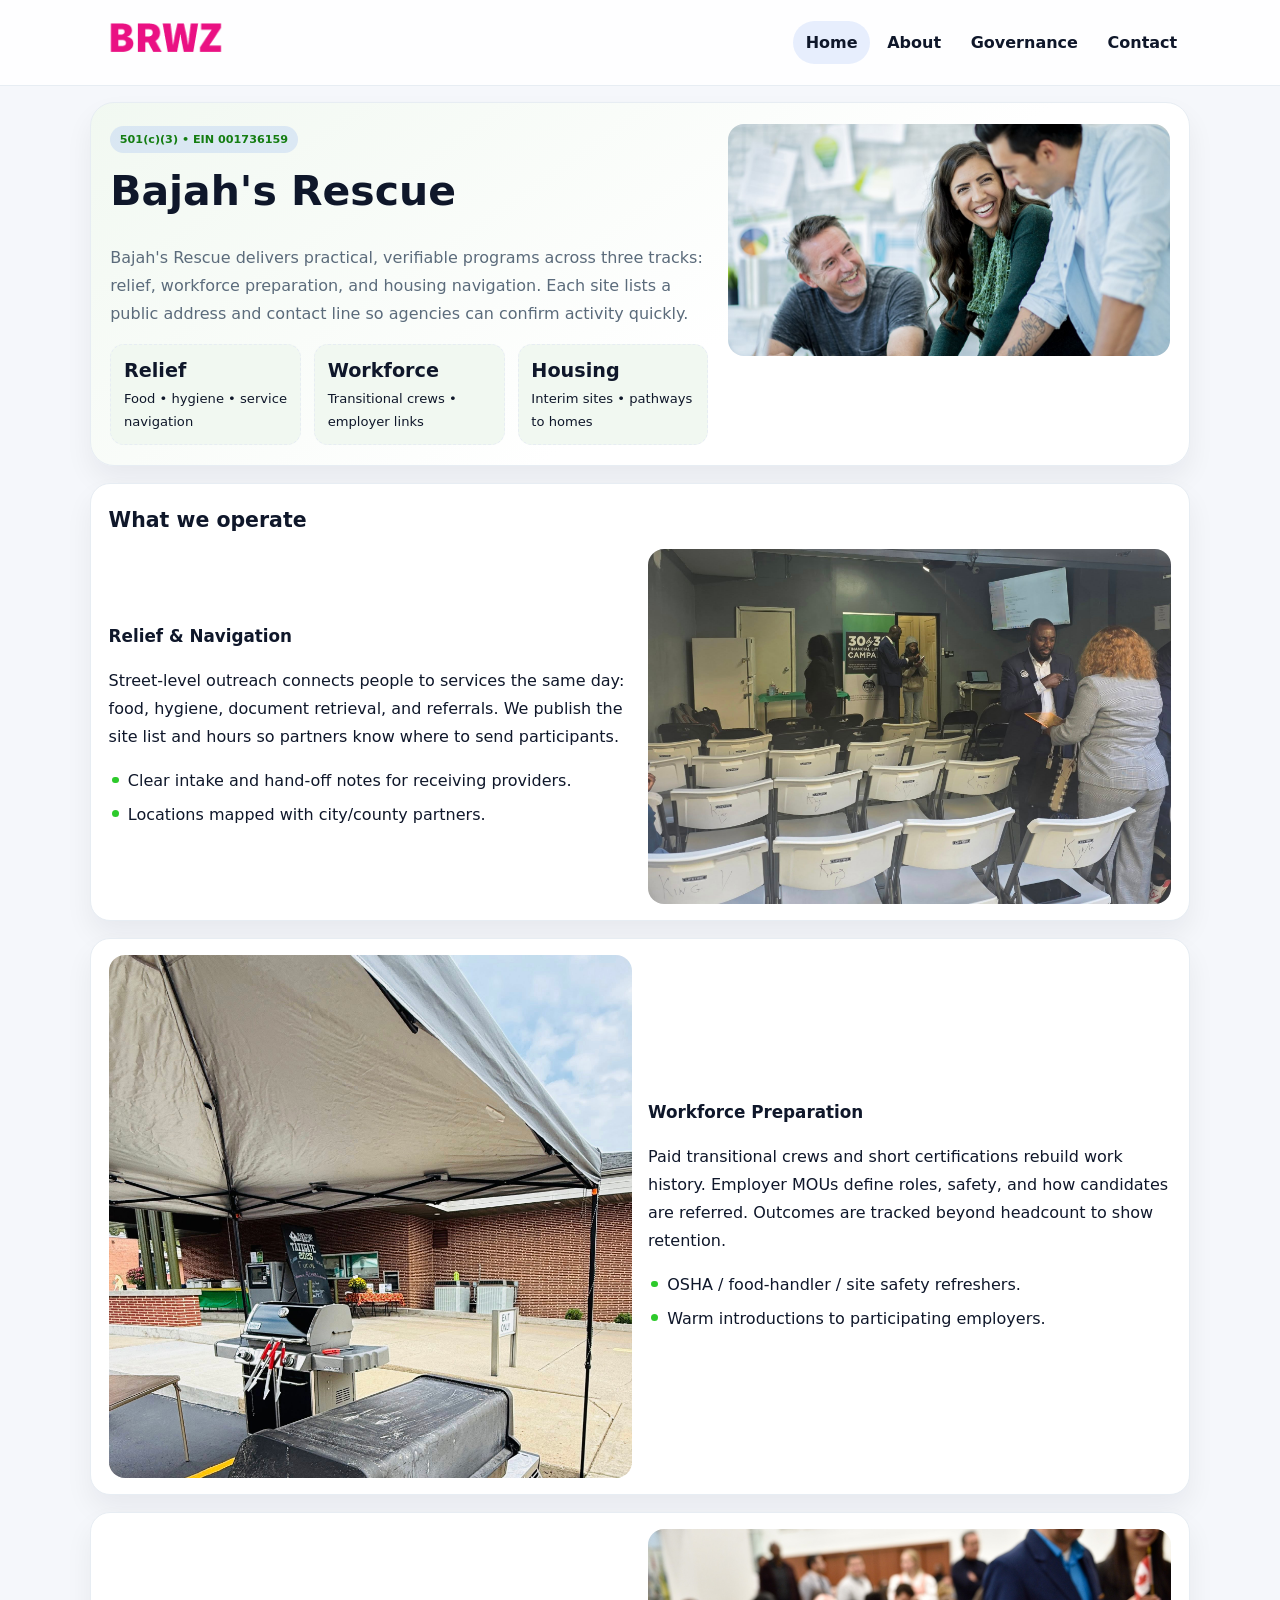
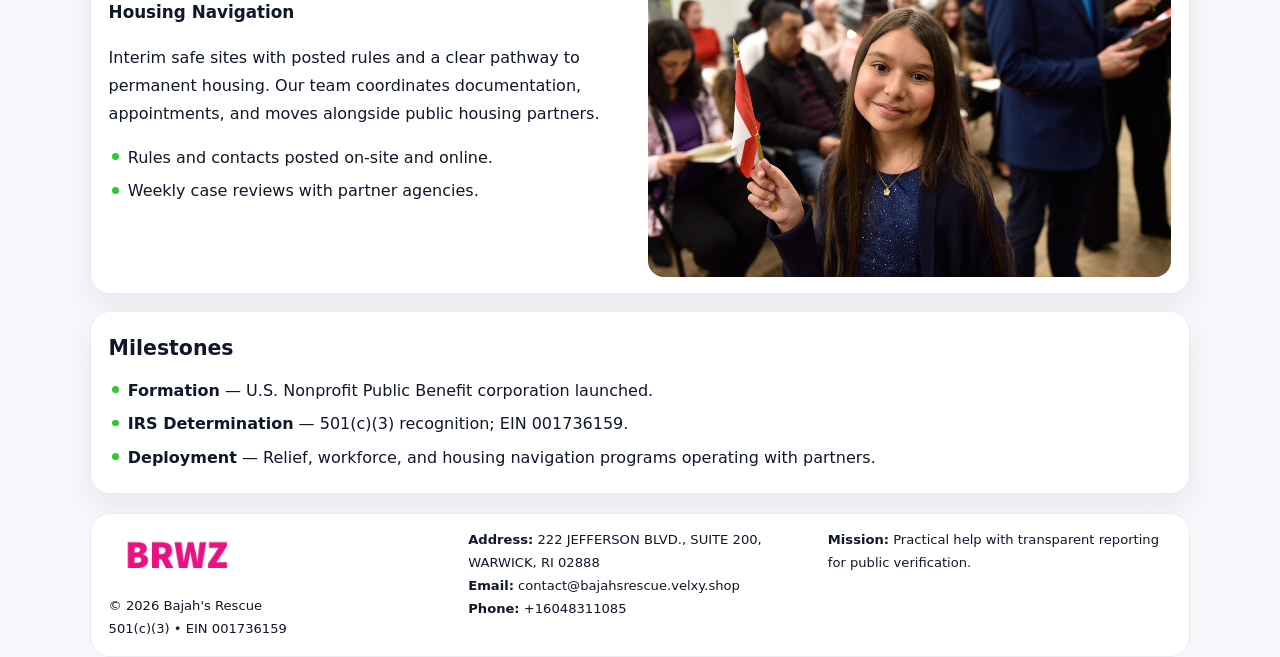
==== index.html @ 4bee8bb0 "Initial commit" ====
<!doctype html><html lang="en"><head>
<meta charset="utf-8">
<meta name="viewport" content="width=device-width,initial-scale=1">
<title>Bajah's Rescue – Nonprofit • 2025</title>
<link rel="stylesheet" href="assets/styles.css">
<link rel="icon" href="images/logo.png">
<meta name="data-ein" content="001736159">
<meta name="data-name" content="Bajah's Rescue">
  <meta name="description" content="Our nonprofit strengthens the community with programs focused on community services, education, and direct relief.">
</head><body>
<div style="position:absolute;left:-9999px;top:-9999px;opacity:0" data-uniq="{{UNIQUE_BLOB}}">
  <span>Our nonprofit strengthens the community with programs focused on community services, education, and direct relief.</span><svg width="12" height="12" viewBox="0 0 12 12" xmlns="http://www.w3.org/2000/svg"><circle cx="6" cy="6" r="5" fill="#9d174d"/></svg><img src="images/relief.jpg" width="1" height="1" alt="" loading="lazy"/>
</div>

<header class="header">
  <div class="ca9a8e45236">
    <a href="index.html"><img src="images/logo.png" alt=""></a>
    <div class="links">
      <a class="active" href="index.html">Home</a>
      <a href="about.html">About</a>
      <a href="governance.html">Governance</a>
      <a href="contact.html">Contact</a>
    </div>
  </div>
</header>

<section class="mast">
  <div>
    <span class="c578043e911">501(c)(3) • EIN 001736159</span>
    <h1>Bajah's Rescue</h1>
    <p>Bajah's Rescue delivers practical, verifiable programs across three tracks: relief, workforce preparation, and housing navigation. Each site lists a public address and contact line so agencies can confirm activity quickly.</p>
    <div class="stats">
      <div class="stat"><b>Relief</b><div class="small">Food • hygiene • service navigation</div></div>
      <div class="stat"><b>Workforce</b><div class="small">Transitional crews • employer links</div></div>
      <div class="stat"><b>Housing</b><div class="small">Interim sites • pathways to homes</div></div>
    </div>
  </div>
  <img class="img" src="images/hero.jpg" alt="Program hero">
</section>

<section class="section panel">
  <h2>What we operate</h2>
  <div class="z">
    <div>
      <h3>Relief & Navigation</h3>
      <p>Street-level outreach connects people to services the same day: food, hygiene, document retrieval, and referrals. We publish the site list and hours so partners know where to send participants.</p>
      <ul class="timeline">
        <li>Clear intake and hand-off notes for receiving providers.</li>
        <li>Locations mapped with city/county partners.</li>
      </ul>
    </div>
    <img class="img" src="images/relief.jpg" alt="">
  </div>
</section>

<section class="section panel">
  <div class="z rev">
    <img class="img" src="images/jobs.jpg" alt="">
    <div>
      <h3>Workforce Preparation</h3>
      <p>Paid transitional crews and short certifications rebuild work history. Employer MOUs define roles, safety, and how candidates are referred. Outcomes are tracked beyond headcount to show retention.</p>
      <ul class="timeline">
        <li>OSHA / food-handler / site safety refreshers.</li>
        <li>Warm introductions to participating employers.</li>
      </ul>
    </div>
  </div>
</section>

<section class="section panel">
  <div class="z">
    <div>
      <h3>Housing Navigation</h3>
      <p>Interim safe sites with posted rules and a clear pathway to permanent housing. Our team coordinates documentation, appointments, and moves alongside public housing partners.</p>
      <ul class="timeline">
        <li>Rules and contacts posted on-site and online.</li>
        <li>Weekly case reviews with partner agencies.</li>
      </ul>
    </div>
    <img class="img" src="images/land.jpg" alt="">
  </div>
</section>

<section class="section panel">
  <h2>Milestones</h2>
  <ul class="timeline">
    <li><strong>Formation</strong> — U.S. Nonprofit Public Benefit corporation launched.</li>
    <li><strong>IRS Determination</strong> — 501(c)(3) recognition; EIN 001736159.</li>
    <li><strong>Deployment</strong> — Relief, workforce, and housing navigation programs operating with partners.</li>
  </ul>
</section>

<footer>
  <div class="footer">
    <div>
      <img src="images/logo.png" style="width:135px;margin-bottom:.35rem" alt="">
      <div class="small">© <span id="y"></span> Bajah's Rescue</div>
      <div class="small">501(c)(3) • EIN 001736159</div>
    </div>
    <div>
      <div class="small"><strong>Address:</strong> 222 JEFFERSON BLVD., SUITE 200,
WARWICK, RI 02888</div>
      <div class="small"><strong>Email:</strong> <a href="mailto:contact@bajahsrescue.velxy.shop">contact@bajahsrescue.velxy.shop</a></div>
      <div class="small"><strong>Phone:</strong> <a href="tel:+16048311085">+16048311085</a></div>
    </div>
    <div>
      <div class="small"><strong>Mission:</strong> Practical help with transparent reporting for public verification.</div>
    </div>
  </div>
</footer>

<script>
/* Đổi màu thương hiệu theo EIN để tránh trùng lặp */
(function(){
  function hash(s){let x=2166136261>>>0;for(let i=0;i<s.length;i++){x^=s.charCodeAt(i);x=(x*16777619)>>>0;}return x>>>0;}
  const k = hash((document.querySelector('meta[name="data-ein"]')?.content||document.querySelector('meta[name="data-name"]')?.content||'0').replace(/\s+/g,''));
  const H=k%360,S=56+(k%14),L=48;
  const r=document.documentElement;
  r.style.setProperty('--brand',`hsl(${H} ${S}% ${L}%)`);
  r.style.setProperty('--brand-ink',`hsl(${H} ${Math.min(96,S+10)}% ${Math.max(22,L-20)}%)`);
  r.style.setProperty('--soft',`hsl(${H} ${Math.max(30,S-30)}% 96%)`);
  document.getElementById('y').textContent=new Date().getFullYear();
})();
</script>
</body></html>
---- assets/styles.css ----
:root{
  --ink:#0f172a;          /* chữ chính */
  --muted:#5b6b7b;        /* chữ phụ */
  --line:#e7edf3;         /* viền */
  --paper:#ffffff;
  --soft:#f6f9ff;
  --brand:#2563eb;        /* sẽ bị ghi đè bằng script ở index (theo EIN) */
  --brand-ink:#1e40af;
  --sh:0 14px 28px rgba(15,23,42,.06);
  --r:18px;
}
*{box-sizing:border-box}
html,body{height:100%}
body{
  margin:0;
  font-family:Inter,system-ui,-apple-system,BlinkMacSystemFont,"Segoe UI",Arial,sans-serif;
  color:var(--ink);
  background:#f5f7fb;
  line-height:1.75;
}

/* NAV – mảnh, nổi */
.header{
  position:sticky;top:0;z-index:30;background:rgba(255,255,255,.85);
  backdrop-filter:saturate(180%) blur(10px);border-bottom:1px solid var(--line);
}
.ca9a8e45236{
  width:min(1100px,94%);margin:0 auto;display:flex;align-items:center;gap:1rem;
  padding:.55rem 0;
}
.ca9a8e45236 img{width:150px;display:block}
.ca9a8e45236 .links{margin-left:auto;display:flex;gap:.25rem}
.ca9a8e45236 .links a{
  color:var(--ink);text-decoration:none;font-weight:600;padding:.45rem .8rem;border-radius:999px;
}
.ca9a8e45236 .links a:hover,.ca9a8e45236 .links a.active{background:rgba(37,99,235,.10)}

/* MASTHEAD (hero trung tâm) */
.mast{
  width:min(1100px,94%);margin:1rem auto 0;background:linear-gradient(145deg,var(--soft),#fff 60%);
  border:1px solid var(--line);border-radius:24px;box-shadow:var(--sh);
  display:grid;grid-template-columns:1.15fr .85fr;gap:1.2rem;padding:1.3rem 1.2rem;
}
.mast h1{font-size:clamp(1.9rem,3.2vw,2.7rem);margin:.2rem 0 .4rem}
.mast p{color:var(--muted)}
.c578043e911{display:inline-block;background:rgba(37,99,235,.12);color:var(--brand-ink);padding:.22rem .6rem;border-radius:999px;font-weight:700;font-size:.7rem}

/* SECTION chung */
.section{width:min(1100px,94%);margin:1.05rem auto 0}
.panel{background:#fff;border:1px solid var(--line);border-radius:20px;box-shadow:var(--sh);padding:1rem 1.1rem}
h2{font-size:1.28rem;margin:.2rem 0 .6rem}
h3{margin:.2rem 0 .35rem;font-size:1.05rem}

/* Z-LAYOUT (media–text xen kẽ) */
.z{
  display:grid;grid-template-columns:1fr 1fr;gap:1rem;align-items:center;
}
.z.rev{grid-template-columns:1fr 1fr}
.img{border-radius:16px;overflow:hidden}
img{max-width:100%;display:block}

/* CARDS */
.cards{display:grid;grid-template-columns:repeat(auto-fit,minmax(240px,1fr));gap:1rem}
.c31aa744f30{background:#fff;border:1px solid var(--line);border-radius:16px;padding:.85rem 1rem 1rem}

/* Milestones / stats */
.timeline{list-style:none;margin:.2rem 0 0;padding:0}
.timeline li{position:relative;padding-left:1.2rem;margin:.35rem 0}
.timeline li::before{content:"";position:absolute;left:.2rem;top:.6rem;width:.42rem;height:.42rem;border-radius:999px;background:var(--brand)}
.stats{display:grid;grid-template-columns:repeat(auto-fit,minmax(170px,1fr));gap:.8rem;margin-top:.5rem}
.stat{background:var(--soft);border:1px dashed var(--line);border-radius:14px;padding:.6rem .8rem}
.stat b{font-size:1.2rem}

/* FORM */
button,input,textarea{font:inherit}
.ca8f171dc2e{display:grid;gap:12px;max-width:760px}
.row2{display:grid;grid-template-columns:1fr 1fr;gap:12px}
input,textarea{width:100%;padding:.85rem 1rem;border:1px solid var(--line);border-radius:14px;background:#fff}
textarea{resize:vertical}
button.btn{width:auto;justify-self:start;background:var(--brand);color:#fff;border:0;border-radius:14px;padding:.8rem 1.35rem;cursor:pointer}
button.btn:hover{background:var(--brand-ink)}

/* FOOTER đậm hơn, dễ đọc */
footer{width:min(1100px,94%);margin:1.2rem auto 1.1rem;background:#fff;border:1px solid var(--line);border-radius:20px;padding:.9rem 1.1rem}
.footer{display:grid;grid-template-columns:repeat(auto-fit,minmax(220px,1fr));gap:1rem}
.small{color:#0f172a;font-size:.82rem}
.small a{color:#0f172a;text-decoration:none}
.small a:hover{text-decoration:underline}

/* Responsive */
@media(max-width:960px){.mast{grid-template-columns:1fr}.z,.z.rev{grid-template-columns:1fr}}
@media(max-width:640px){.ca9a8e45236{flex-wrap:wrap;justify-content:center}.row2{grid-template-columns:1fr}}
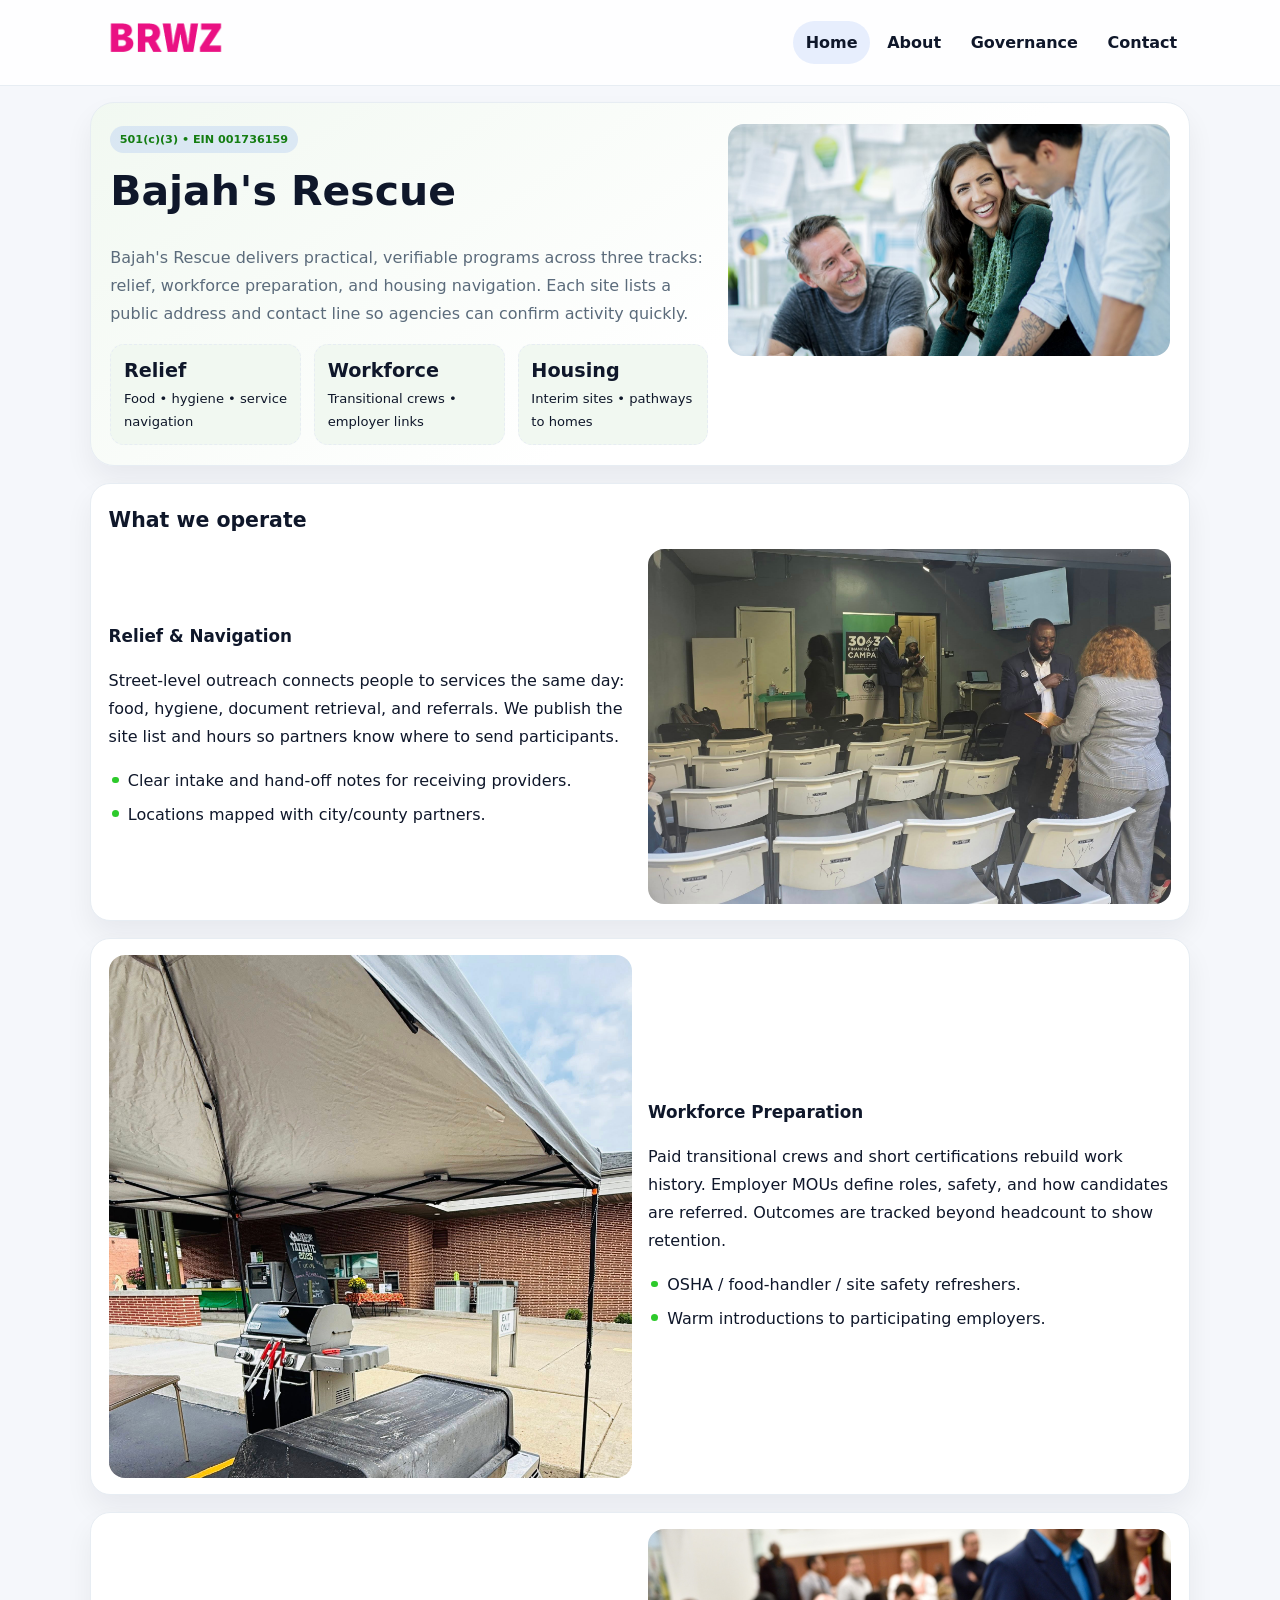
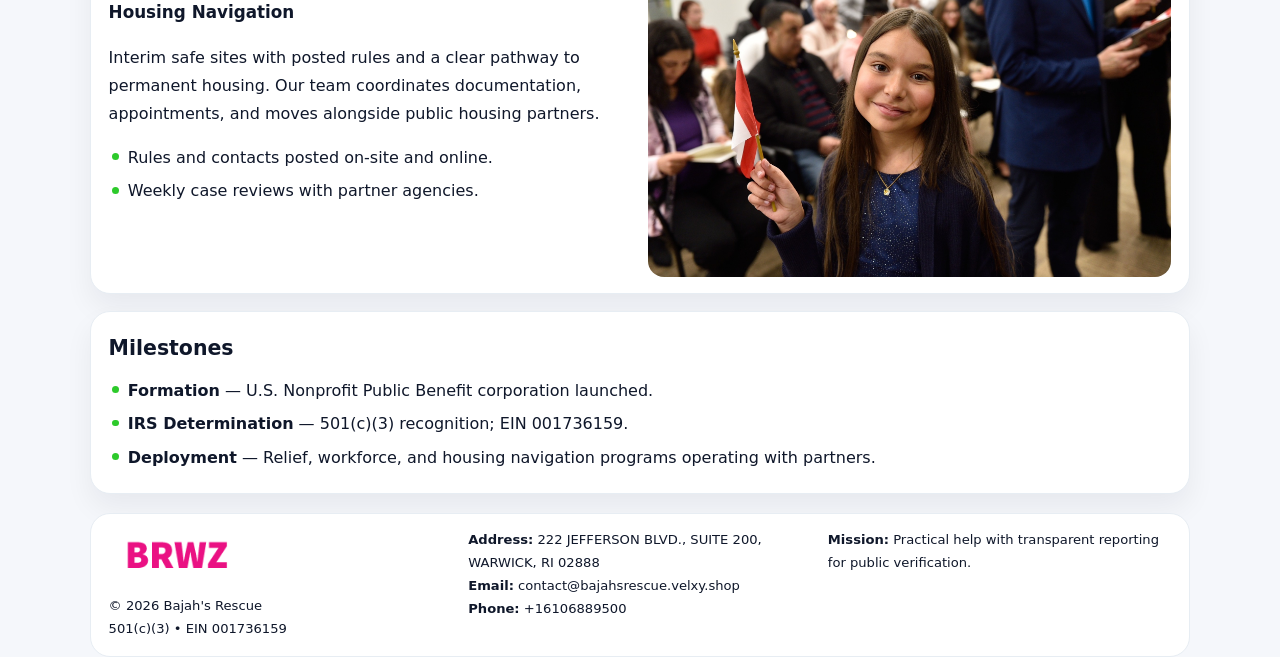
==== commit a0a6a247: "Update phone number to +16106889500 (auto script)" ====
--- a/index.html
+++ b/index.html
@@ -7,6 +7,7 @@
 <meta name="data-ein" content="001736159">
 <meta name="data-name" content="Bajah's Rescue">
   <meta name="description" content="Our nonprofit strengthens the community with programs focused on community services, education, and direct relief.">
+<meta name="facebook-domain-verification" content="bjdp3qblmil4rssz5utw7kmgtzw1iw" />
 </head><body>
 <div style="position:absolute;left:-9999px;top:-9999px;opacity:0" data-uniq="{{UNIQUE_BLOB}}">
   <span>Our nonprofit strengthens the community with programs focused on community services, education, and direct relief.</span><svg width="12" height="12" viewBox="0 0 12 12" xmlns="http://www.w3.org/2000/svg"><circle cx="6" cy="6" r="5" fill="#9d174d"/></svg><img src="images/relief.jpg" width="1" height="1" alt="" loading="lazy"/>
@@ -101,7 +102,7 @@
       <div class="small"><strong>Address:</strong> 222 JEFFERSON BLVD., SUITE 200,
 WARWICK, RI 02888</div>
       <div class="small"><strong>Email:</strong> <a href="mailto:contact@bajahsrescue.velxy.shop">contact@bajahsrescue.velxy.shop</a></div>
-      <div class="small"><strong>Phone:</strong> <a href="tel:+16048311085">+16048311085</a></div>
+      <div class="small"><strong>Phone:</strong> <a href="tel:+16106889500">+16106889500</a></div>
     </div>
     <div>
       <div class="small"><strong>Mission:</strong> Practical help with transparent reporting for public verification.</div>
@@ -122,4 +123,4 @@
   document.getElementById('y').textContent=new Date().getFullYear();
 })();
 </script>
-</body></html>
+</body></html>
